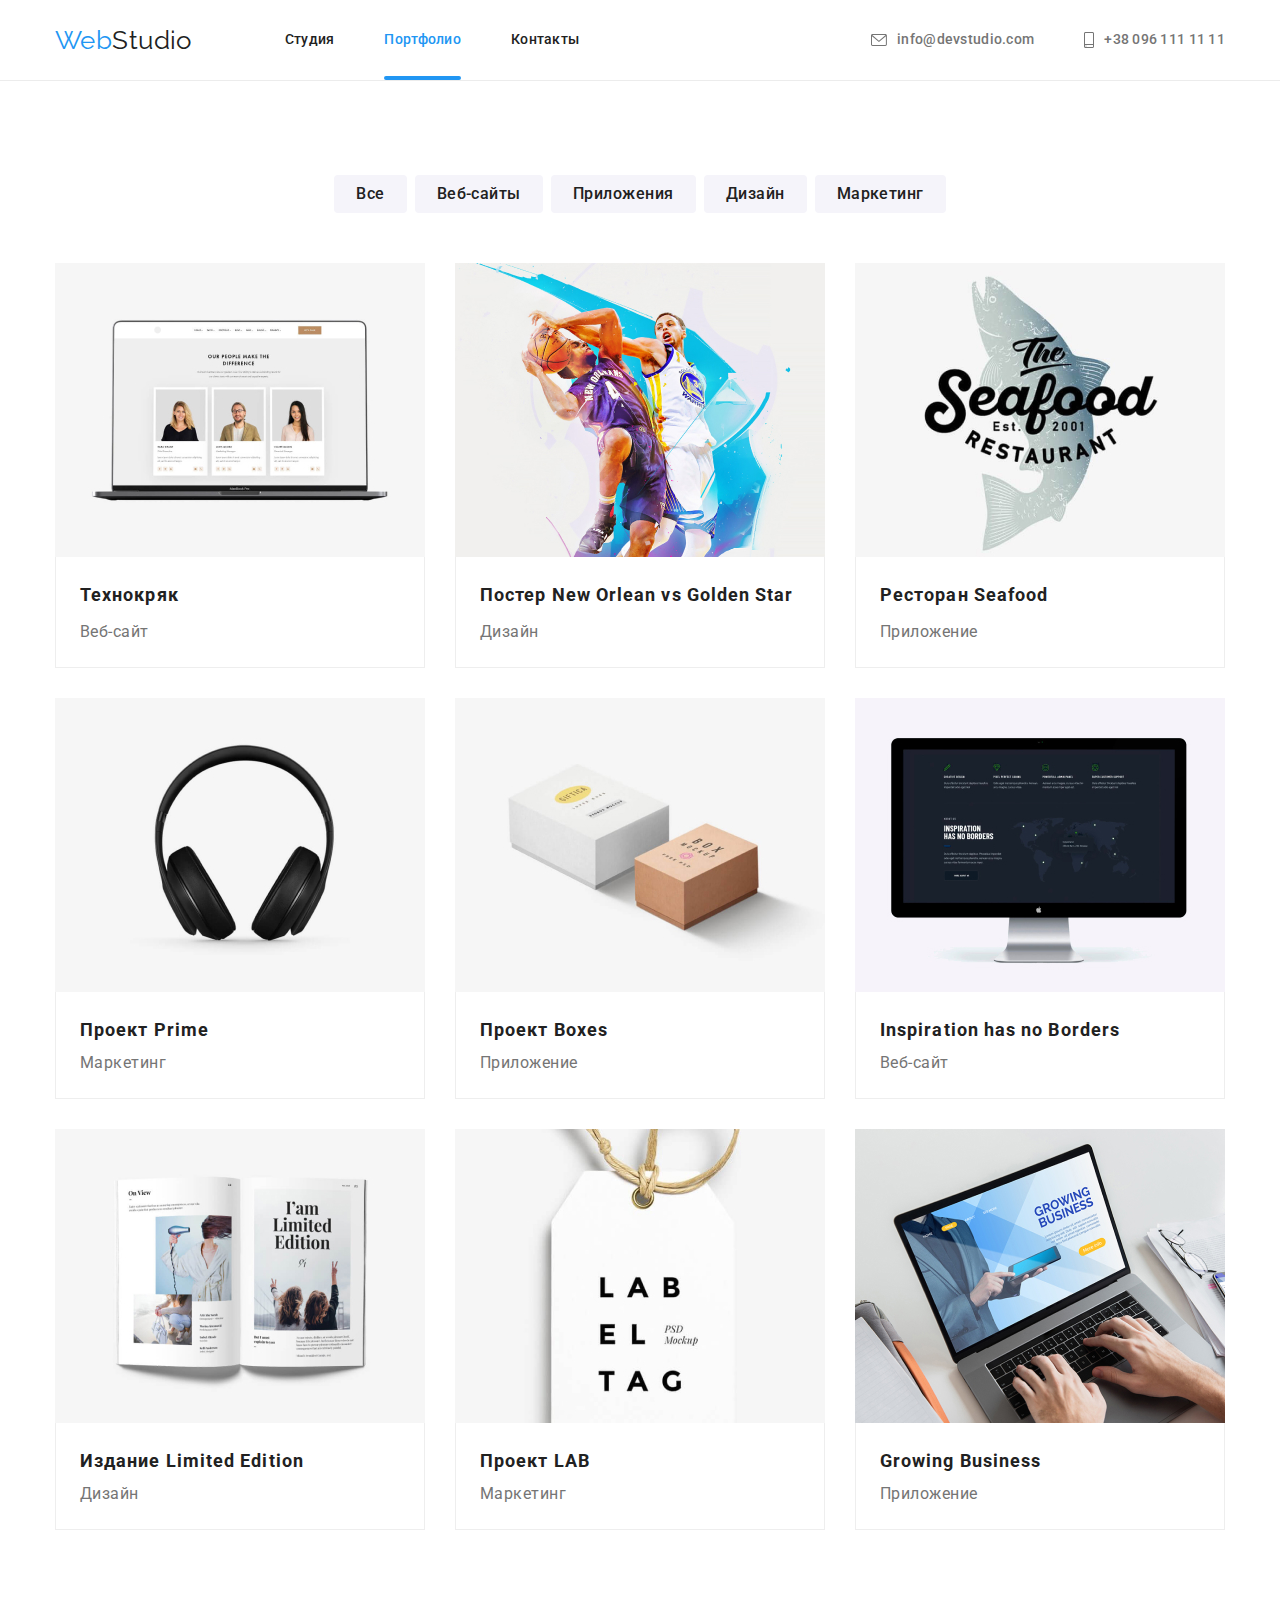
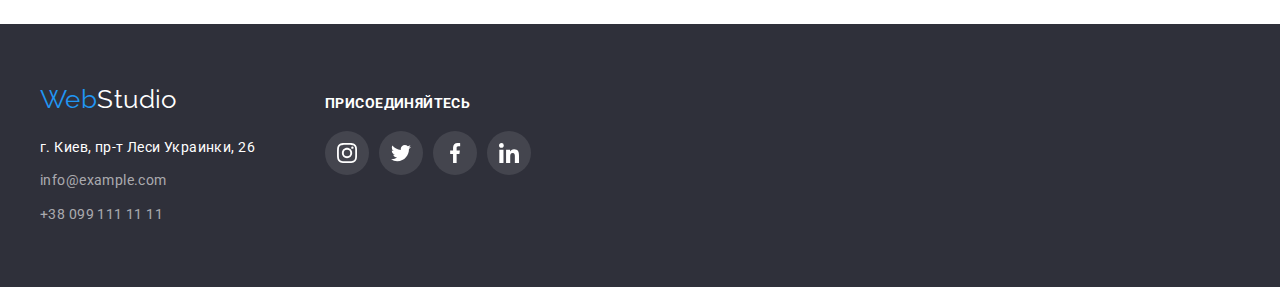
==== portfolio.html @ 5bb82bd1 "Клон" ====
<!DOCTYPE html>
<html lang="ru">

<head>
    <meta charset="UTF-8">
    <meta http-equiv="X-UA-Compatible" content="IE=edge">
    <meta name="viewport" content="width=device-width, initial-scale=1.0">
    <title>WebStudio</title>
    <link rel="preconnect" href="https://fonts.googleapis.com">
    <link rel="preconnect" href="https://fonts.gstatic.com" crossorigin>
    <link href="https://fonts.googleapis.com/css2?family=Raleway:wght@700&family=Roboto:wght@400;500;700;900&display=swap" rel="stylesheet">
    <link rel="stylesheet" href="https://cdnjs.cloudflare.com/ajax/libs/modern-normalize/1.1.0/modern-normalize.min.css">
    <link rel="stylesheet" href="./css/style.css">

</head>

<body>
    <!--Шапка сайта-->
    <header class="header-line">
        <div class="container main-nav">
        <a href=" / " class="logo link"> <span class="first-part-logo">Web</span>Studio</a>
        <nav>
            <ul class="site-nav">
                <li class="item"><a href="./index.html" class="link">Студия</a></li>
                <li class="item"><a href="./portfolio.html" class="link current">Портфолио</a></li>
                <li class="item"><a href="" class="link">Контакты</a></li>
            </ul>
        </nav>
        
        <ul class="auth-nav">
            <li class="item">
                <a href="mailto:info@devstudio.com" class="contact-link link link-icon">
                    <svg class="icon-envelope" width="16" height="12">
                        <use href="./images/sprite.svg#icon-envelope"></use>
                    </svg>
                    <span>info@devstudio.com</span>
                </a>
            </li>
            <li class="item">
                <a href="tel:+380961111111" class="contact-link link link-icon">
                    <svg class="icon-smartphone" width="10" height="16">
                        <use href="./images/sprite.svg#icon-smartphone"></use>
                    </svg>
                    <span>+38 096 111 11 11</span>
                </a>
            </li>
        </ul>
        </div>
    </header>

    <main>
            
            <section class="section-porfolio">

                <h1 class="hidden-title">My portfolio</h1>

                <div class="container">
                    <ul class="flex-button">
                        <li class="flex-button-list"><button type="button" class="button-porfolio">Все</button></li>
                        <li class="flex-button-list"><button type="button" class="button-porfolio">Веб-сайты</button></li>
                        <li class="flex-button-list"><button type="button" class="button-porfolio">Приложения</button></li>
                        <li class="flex-button-list"><button type="button" class="button-porfolio">Дизайн</button></li>
                        <li class="flex-button-list"><button type="button" class="button-porfolio">Маркетинг</button></li>
                    </ul>

                
                
                <ul class="portfolio-list ">
                    <li class="portfolio-item">
                                <a href="" class="portfolio-link">
                            <div class="portfolio-thumb">
                                <img src="./images/notebook.jpg" alt="Ноутбук" width="370" height="294">
                                <div class="portfolio-overlay">
                                <p class="portfolio-actions">Технокряк это современная площадка распространения коронавируса. Компании используют эту платформу для цифрового
                                шпионажа и атак на защищённые сервера конкурентов.</p>
                                </div>
                            </div>
                            
                            <div class="card-content">
                                <h2 class="site-title card-heading">Технокряк</h2>
                                <p class="site-descriptions card-text">Веб-сайт</p>
                            </div>
                                </a>
                    </li>

                    <li class="portfolio-item">
                                <a href="" class="portfolio-link">
                            <div class="portfolio-thumb">
                                <img src="./images/two_basketball_players.jpg" alt="Два баскетболиста" > 
                                <div class="portfolio-overlay">
                                    <p class="portfolio-actions">Технокряк это современная площадка распространения коронавируса. Компании используют эту платформу для цифрового
                                    шпионажа и атак на защищённые сервера конкурентов.</p>
                                </div>
                            </div>
                            <div class="card-content">
                                <h2 class="site-title card-heading">Постер New Orlean vs Golden Star</h2>
                                <p class="site-descriptions card-text">Дизайн</p>
                            </div>
                                </a>
                    </li>

                    <li class="portfolio-item">
                                <a href="" class="portfolio-link">
                            <div class="portfolio-thumb">
                                <img src="./images/restaurant_logo.jpg" alt="Логотип ресторана">
                                <div class="portfolio-overlay">
                                    <p class="portfolio-actions">Технокряк это современная площадка распространения коронавируса. Компании используют эту платформу для цифрового
                                    шпионажа и атак на защищённые сервера конкурентов.</p>
                                </div>
                            </div>
                            <div class="card-content">
                                <h2 class="site-title card-heading">Ресторан Seafood</h2>
                                <p class="site-descriptions card-text">Приложение</p>
                            </div>
                                </a>
                    </li>

                    <li class="portfolio-item">
                                <a href="" class="portfolio-link">
                            <div class="portfolio-thumb">
                                <img src="./images/headphones.jpg" alt="Наушники">
                                <div class="portfolio-overlay">
                                    <p class="portfolio-actions">Технокряк это современная площадка распространения коронавируса. Компании используют эту платформу для цифрового
                                        шпионажа и атак на защищённые сервера конкурентов.</p>
                                </div>
                                </div>
                             <div class="card-content">  
                                <h2 class="site-title">Проект Prime</h2>
                                <p class="site-descriptions">Маркетинг</p>
                            </div>
                                </a>
                    </li>

                    <li class="portfolio-item">
                                <a href="" class="portfolio-link">
                            <div class="portfolio-thumb">
                                <img src="./images/two_boxes.jpg" alt="Две коробки">
                                <div class="portfolio-overlay">
                                    <p class="portfolio-actions">Технокряк это современная площадка распространения коронавируса. Компании используют эту платформу для цифрового
                                        шпионажа и атак на защищённые сервера конкурентов.</p>
                                </div>
                                </div>
                            <div class="card-content">
                                <h2 class="site-title">Проект Boxes</h2>
                                <p class="site-descriptions">Приложение</p>
                            </div>
                                </a>
                    </li>

                    <li class="portfolio-item">
                                <a href="" class="portfolio-link">
                            <div class="portfolio-thumb">
                                <img src="./images/monoblock.jpg" alt="Моноблок">
                                <div class="portfolio-overlay">
                                    <p class="portfolio-actions">Технокряк это современная площадка распространения коронавируса. Компании используют эту платформу для цифрового
                                        шпионажа и атак на защищённые сервера конкурентов.</p>
                                </div>
                                </div>
                            <div class="card-content">
                                <h2 class="site-title">Inspiration has no Borders</h2>
                                <p class="site-descriptions">Веб-сайт</p>
                            </div>
                                </a>
                    </li>

                    <li class="portfolio-item">
                                <a href="" class="portfolio-link">
                            <div class="portfolio-thumb">
                                <img src="./images/book.jpg" alt="Книга">
                                <div class="portfolio-overlay">
                                    <p class="portfolio-actions">Технокряк это современная площадка распространения коронавируса. Компании используют эту платформу для цифрового
                                        шпионажа и атак на защищённые сервера конкурентов.</p>
                                </div>
                                </div>
                            <div class="card-content">
                                <h2 class="site-title">Издание Limited Edition</h2>
                                <p class="site-descriptions">Дизайн</p>
                            </div>
                                </a>
                    </li>

                    <li class="portfolio-item">
                                <a href="" class="portfolio-link">
                            <div class="portfolio-thumb">
                                <img src="./images/label.jpg" alt="Ярлык">
                                <div class="portfolio-overlay">
                                    <p class="portfolio-actions">Технокряк это современная площадка распространения коронавируса. Компании используют эту платформу для цифрового
                                        шпионажа и атак на защищённые сервера конкурентов.</p>
                                </div>
                                </div>
                            <div class="card-content">
                                <h2 class="site-title">Проект LAB</h2>
                                <p class="site-descriptions">Маркетинг</p>
                            </div>
                                </a>
                    </li>
                    
                    <li class="portfolio-item">
                                <a href="" class="portfolio-link">
                            <div class="portfolio-thumb">
                                <img src="./images/man_typing_on_laptop.jpg" alt="Человек печатающий на ноутбуке">
                                <div class="portfolio-overlay">
                                    <p class="portfolio-actions">Технокряк это современная площадка распространения коронавируса. Компании используют эту платформу для цифрового
                                        шпионажа и атак на защищённые сервера конкурентов.</p>
                                </div>
                                </div>
                            <div class="card-content">  
                                <h2 class="site-title">Growing Business</h2>
                                <p class="site-descriptions">Приложение</p>
                            </div>
                                </a>
                    </li>
                </ul>
                </div>
            </section>
            
    </main>

    <!--Футер-->
    <footer class="footer-background">
        <div class="container">
            <div>
                <a href=" / " class="logo link"> <span class="first-part-logo">Web</span><span
                        class="logo-white">Studio</span></a>
                <address>
                    <ul class="footer-list removed-italics mail-footer">
                        <li class="footer-item"><a
                                href="https://www.google.com/maps/place/%D0%B1%D1%83%D0%BB.+%D0%9B%D0%B5%D1%81%D0%B8+%D0%A3%D0%BA%D1%80%D0%B0%D0%B8%D0%BD%D0%BA%D0%B8,+26,+%D0%9A%D0%B8%D0%B5%D0%B2,+02000/@50.4265807,30.5361971,17z/data=!3m1!4b1!4m5!3m4!1s0x40d4cf0e033ecbe9:0x57a4dffefec77da0!8m2!3d50.4265807!4d30.5383858"
                                class="link logo-white ">г. Киев, пр-т Леси Украинки, 26</a></li>
                        <li class="footer-item"><a href="mailto:info@example.com"
                                class="footer-contacts link">info@example.com</a></li>
                        <li class="footer-item"><a href="tel:+380991111111" class="footer-contacts footer-phone link">+38
                                099 111 11 11</a></li>
                    </ul>
                </address>
            </div>
            <div class="social-footer">
                <h3 class="footer-tittle removed-italics">ПРИСОЕДИНЯЙТЕСЬ</h3>
                <ul class="social-list">
                    <li class="social-item-footer">
                        <a href="" class="social-link-footer">
                            <svg height="20" width="20">
                                <use href="./images/sprite.svg#icon-instagram"></use>
                            </svg>
                        </a>
                    </li>
                    <li class="social-item-footer">
                        <a href="" class="social-link-footer">
                            <svg height="20" width="20">
                                <use href="./images/sprite.svg#icon-twitter"></use>
                            </svg>
                        </a>
                    </li>
                    <li class="social-item-footer">
                        <a href="" class="social-link-footer">
                            <svg height="20" width="20">
                                <use href="./images/sprite.svg#icon-facebook"></use>
                            </svg>
                        </a>
                    </li>
                    <li class="social-item-footer">
                        <a href="" class="social-link-footer">
                            <svg height="20" width="20">
                                <use href="./images/sprite.svg#icon-linkedin"></use>
                            </svg>
                        </a>
                    </li>
                </ul>
            </div>
        </div>
    </footer>
</body>

</html>
---- css/style.css ----
:root {
  --primary-text-color: #757575;
  --title-text-color: #212121;
  --accent-color: #2196f3;
  --primary-white-color: #ffffff;
  --button-background-color: #f5f4fa;
  --background-color-hero: #2f303a;
  --header-bottom-line: #ececec;
  --footer-text-contacts: rgba(255, 255, 255, 0.6);
  --color-card: #eeeeee;
  --border-link: #afb1b8;
  --card-set-gap: 30px;
  --padding-section: 94px;
  --main-transition: 250ms cubic-bezier(0.4, 0, 0.2, 1);
}

body {
  background-color: var(--primary-white-color);
  color: var(--primary-text-color);
  font-family: Roboto, sans-serif;
  letter-spacing: 0.03em;
  font-size: 14px;
  line-height: 1.71;
}

img {
  display: block;
  max-width: 100%;
  height: auto;
}

h1,
h2,
h3,
p {
  margin: 0;
}

/* Убрал точки в списке */
ul {
  list-style: none;
  padding: 0;
  margin: 0;
}

a {
  text-decoration: none;
}
/* Container */
.container {
  margin-left: auto;
  margin-right: auto;
  width: 1200px;
  padding: 0 15px;
}

/* Logo */
.link {
  text-decoration: none;
}

.logo {
  color: var(--title-text-color);
  font-family: Raleway, cursive;

  font-size: 26px;
  line-height: 1.19;
}

.first-part-logo {
  color: var(--accent-color);
}

/* Main nav */

.main-nav {
  display: flex;
  align-items: center;
  height: 80px;
}

.header-line {
  border-bottom: 1px solid var(--header-bottom-line);
}
/* Site nav */

.site-nav {
  display: flex;
  margin: 32px 0 32px 93px;
}

.site-nav .item + .item {
  margin-left: 50px;
}

.site-nav .link {
  position: relative;
  display: inline-block;
  padding-top: 32px;
  padding-bottom: 32px;
  color: var(--title-text-color);

  font-weight: 500;
  font-size: 14px;
  line-height: 1.14;
  letter-spacing: 0.02em;
  transition: color var(--main-transition);
}
.site-nav .link:hover,
.site-nav .link:focus {
  color: var(--accent-color);
}

.site-nav .link.current {
  color: var(--accent-color);
}

.link.current::after {
  content: "";
  position: absolute;
  width: 100%;
  height: 4px;
  border: solid 2px var(--accent-color);
  border-radius: 2px;
  bottom: 0px;
  left: 0;
}

/* Auth nav */
.auth-nav {
  display: flex;
  margin-left: auto;
}

.icon-envelope {
  margin-right: 10px;
}

.link-icon {
  fill: var(--primary-text-color);
  display: flex;
  align-items: center;
}

.link-icon:hover .icon-envelope {
  fill: var(--accent-color);
}

.icon-smartphone {
  margin-right: 10px;
}

.link-icon:hover .icon-smartphone {
  fill: var(--accent-color);
}

.auth-nav .item + .item {
  margin-left: 50px;
}

.auth-nav .contact-link {
  color: var(--primary-text-color);
  font-weight: 500;
  font-size: 14px;
  line-height: 1.14;
  letter-spacing: 0.02em;
  transition: color var(--main-transition);
}
.auth-nav .contact-link:hover,
.auth-nav .contact-link:focus {
  color: var(--accent-color);
}

/* Hero */

.hero {
  text-align: center;
  background-color: var(--background-color-hero);
  padding: 200px 0;

  max-width: 1600px;
  min-height: 600px;
  margin-left: auto;
  margin-right: auto;
  background-image: linear-gradient(
      to right,
      rgba(47, 48, 58, 0.4),
      rgba(47, 48, 58, 0.4)
    ),
    url(../images/hero-background.jpg);
  background-repeat: no-repeat;
  background-position: center;
  background-size: cover;
}

.hero-title {
  width: 696px;
  margin: 0 auto 40px;

  color: var(--primary-white-color);

  font-weight: 900;
  font-size: 44px;
  line-height: 1.36;
  letter-spacing: 0.06em;
  text-transform: uppercase;
}

/* Button */

.primary-button {
  border-radius: 4px;
  padding: 10px 32px;
  min-width: 200px;
  border: none;

  color: var(--primary-white-color);
  background-color: var(--accent-color);
  cursor: pointer;

  font-family: inherit;
  font-weight: 700;
  font-size: 16px;
  line-height: 1.88;

  letter-spacing: 0.06em;
}

/* Section */

.section {
  padding: var(--padding-section) 0;
}

.section.no-padding {
  padding: 0 0 var(--padding-section);
}

.section-title {
  margin-top: 0;
  margin-bottom: 0;
  color: var(--title-text-color);

  font-weight: 700;
  font-size: 36px;
  line-height: 1.17;
  text-align: center;
}

.team-background {
  background-color: var(--button-background-color);
}

.team-list .padding-card {
  padding: 30px 0;
}

.section-people {
  color: var(--title-text-color);
  margin-bottom: 10px;
  font-weight: 500;
  font-size: 16px;
  line-height: 1.19;
  text-align: center;
}
.section-profession {
  margin-bottom: 16px;
  font-size: 16px;
  line-height: 1.19;
  text-align: center;
}

/* Features */

.image-style {
  padding: 25px 0px;
  justify-content: center;
  display: flex;
  margin-bottom: 30px;
  background-color: var(--button-background-color);
  border-radius: 4px;
}

.hidden-title {
  visibility: hidden;
  font-size: 0;
}

.features-list {
  display: flex;
  justify-content: space-between;
}

.features-list .item {
  width: 270px;
}

.features-list .title {
  margin-bottom: 10px;
  color: var(--title-text-color);

  font-weight: 700;
  font-size: 14px;
  line-height: 1.14;
}

/* Work */

.work-list {
  display: flex;
  margin-top: 50px;
  justify-content: space-between;
}

.work-thumb {
  position: relative;
  display: block;
}

.work-overlay {
  position: absolute;
  width: 370px;
  height: 70px;
  bottom: 0;
  left: 0;
  color: var(--primary-white-color);
  padding: 27px 0;
  line-height: 1.14em;
  text-align: center;
  background: rgba(47, 48, 58, 0.8);
  font-style: 14px;
  font-weight: 700;
}

/* Team */

.team-list {
  display: flex;
  margin-top: 50px;
  justify-content: space-between;
}

.team-list .item {
  border-radius: 0px 0px 4px 4px;
  background: var(--primary-white-color);
  box-shadow: 0px 1px 3px rgba(0, 0, 0, 0.12), 0px 1px 1px rgba(0, 0, 0, 0.14),
    0px 2px 1px rgba(0, 0, 0, 0.2);
}

/* Social links team */

.social-list {
  display: flex;
  justify-content: center;
}

.social-link {
  display: flex;
  justify-content: center;
  align-items: center;
  width: 44px;
  height: 44px;
  border-radius: 50%;
  fill: var(--border-link);
  transition: background-color var(--main-transition),
    fill var(--main-transition);
}

.social-link:hover {
  fill: var(--primary-white-color);
  background-color: var(--accent-color);
}

.social-list .social-item + .social-item {
  margin-left: 10px;
}

/* Clients */

.title-margin {
  margin-bottom: 50px;
}

.client-list {
  display: flex;
}

.link-client {
  display: block;
  width: 170px;
  height: 92px;
  padding: 16px 32px;
  align-items: center;
  justify-content: center;
  border-radius: 4px;
  border: 1px solid var(--border-link);
  fill: var(--border-link);
  transition: fill var(--main-transition);
}

.link-client:hover {
  fill: var(--accent-color);
  border: solid 1px var(--accent-color);
}

.client-list .client-item + .client-item {
  margin-left: 30px;
}

/* Footer */

.footer-background {
  background-color: var(--background-color-hero);
}

.footer-background .container {
  display: flex;
  align-items: baseline;
  padding: 60px 0;
}

.logo-white {
  color: var(--primary-white-color);
}

/* Footer nav */

.mail-footer {
  margin-top: 20px;
}

.footer-list .footer-item + .footer-item {
  padding-top: 10px;
}

.footer-background {
  background-color: var(--background-color-hero);
}

.footer-contacts {
  font-weight: 400;
  font-size: 14px;
  line-height: 1.71;
  letter-spacing: 0.03em;
  color: var(--footer-text-contacts);
  transition: color var(--main-transition);
}

.footer-list .footer-contacts:hover,
.footer-list .footer-contacts:focus {
  color: var(--accent-color);
}

.removed-italics {
  font-style: normal;
}

/* Social footer */

.social-footer {
  width: 206px;
  height: 80px;
  margin-left: 70px;
}

.footer-tittle {
  font-size: 14px;
  line-height: 16px;
  margin-bottom: 20px;
  color: var(--primary-white-color);
}

.social-item-footer {
  display: flex;
}

.social-list .social-item-footer + .social-item-footer {
  margin-left: 10px;
}

.social-link-footer {
  display: inline-flex;
  fill: var(--primary-white-color);
  width: 44px;
  height: 44px;
  border-radius: 50%;
  justify-content: center;
  align-items: center;
  cursor: pointer;
  background-color: rgba(255, 255, 255, 0.1);
}

.social-link-footer:hover {
  background-color: var(--accent-color);
  transition: background-color var(--main-transition),
    border-radius var(--main-transition);
}

/* Modal window */

.backdrop {
  position: fixed;
  top: 0;
  left: 0;
  width: 100%;
  height: 100%;
  background-color: rgba(0, 0, 0, 0.2);
  opacity: 1;
  transition: transform var(--main-transition), opacity var(--main-transition);
}

.backdrop.is-hidden {
  opacity: 0;
  pointer-events: none;
  transform: scale(1.1);
}

.backdrop.is-hidden .modal {
  transform: translate(-50%, -50%) scale(1.1);
}

.modal {
  position: absolute;
  top: 50%;
  left: 50%;

  transform: translate(-50%, -50%) scale(1);
  transition: tranform var(--main-transition);

  min-height: 581px;
  min-width: 528px;

  background-color: var(--primary-white-color);
  box-shadow: 0px 1px 3px rgba(0, 0, 0, 0.12), 0px 1px 1px rgba(0, 0, 0, 0.14),
    0px 2px 1px rgba(0, 0, 0, 0.2);
  border-radius: 4px;
}

.icon-box {
  position: absolute;
  bottom: 93%;
  left: 93%;
  display: flex;
  align-items: center;
  justify-content: center;
  padding: 6px;
  width: 30px;
  height: 30px;
  background-color: var(--primary-white-color);
  border: 1px solid rgba(0, 0, 0, 0.1);
  border-radius: 50%;
  cursor: pointer;
}

.icon-close {
  width: 18px;
  height: 18px;
}

/* portfolio */

.flex-button {
  display: flex;
  justify-content: center;
  padding-bottom: 50px;
}

.flex-button .flex-button-list + .flex-button-list {
  margin-left: 8px;
}

.button-porfolio {
  border-radius: 4px;
  padding: 6px 22px;

  color: var(--title-text-color);
  background-color: var(--button-background-color);

  border: 0px;

  font-weight: 500;
  font-size: 16px;
  line-height: 1.62;
  text-align: center;
  letter-spacing: 0.03em;
  font-family: inherit;
  cursor: pointer;
  transition: color var(--main-transition),
    background-color var(--main-transition), box-shadow var(--main-transition);
}

.button-porfolio:focus,
.button-porfolio:hover {
  color: var(--primary-white-color);
  background-color: var(--accent-color);
  box-shadow: 0px 3px 1px rgba(0, 0, 0, 0.1), 0px 1px 2px rgba(0, 0, 0, 0.08),
    0px 2px 2px rgba(0, 0, 0, 0.12);
}

.section-porfolio {
  padding-top: var(--padding-section);
  padding-bottom: var(--padding-section);
}

.site-title {
  font-weight: 700;
  font-size: 18px;
  line-height: 2;
  letter-spacing: 0.06em;
  color: var(--title-text-color);
  margin-bottom: 0px;
}

.site-descriptions {
  font-size: 16px;
  line-height: 1.87;
  letter-spacing: 0.03em;
  color: var(--primary-text-color);
}

/* Card set */
.portfolio-list {
  display: flex;
  flex-wrap: wrap;

  margin-top: calc(-1 * var(--card-set-gap));
  margin-left: calc(-1 * var(--card-set-gap));
}

.portfolio-item {
  flex-basis: calc(100% / 3 - var(--card-set-gap));

  margin-left: var(--card-set-gap);
  margin-top: var(--card-set-gap);
}

.portfolio-item:focus,
.portfolio-item:hover {
  box-shadow: 0px 1px 1px rgba(0, 0, 0, 0.12), 0px 4px 4px rgba(0, 0, 0, 0.06),
    1px 4px 6px rgba(0, 0, 0, 0.16);
}

.portfolio-link {
  display: block;
}

.portfolio-thumb {
  position: relative;
  overflow: hidden;
}

.portfolio-overlay {
  position: absolute;
  top: 0;
  left: 0;
  width: 100%;
  height: 100%;
  background-color: rgba(33, 150, 243, 0.9);
  transform: translateY(100%);
  transition: transform var(--main-transition), opacity var(--main-transition);
}

.portfolio-actions {
  position: absolute;
  width: 100%;
  height: 100%;
  top: 50%;
  left: 50%;
  transform: translate(-50%, -50%);
  margin: 0;
  padding: 63px 24px;
  font-weight: 400;
  font-size: 18px;
  line-height: 1.56;
  letter-spacing: 0.03em;
  color: var(--primary-white-color);
  opacity: 0;
  transition: opacity var(--main-transition) 250ms;
}

.portfolio-link:hover .portfolio-overlay,
.portfolio-link:focus .portfolio-overlay {
  transform: translateY(0);
}

.portfolio-link:hover .portfolio-actions,
.portfolio-link:focus .portfolio-actions {
  opacity: 1;
}

/* Card */

.card-content {
  padding: 20px 24px;
}

.card-text {
  margin-top: 4px;
}

.card-content {
  border-bottom: 1px solid var(--color-card);
  border-right: 1px solid var(--color-card);
  border-left: 1px solid var(--color-card);
}
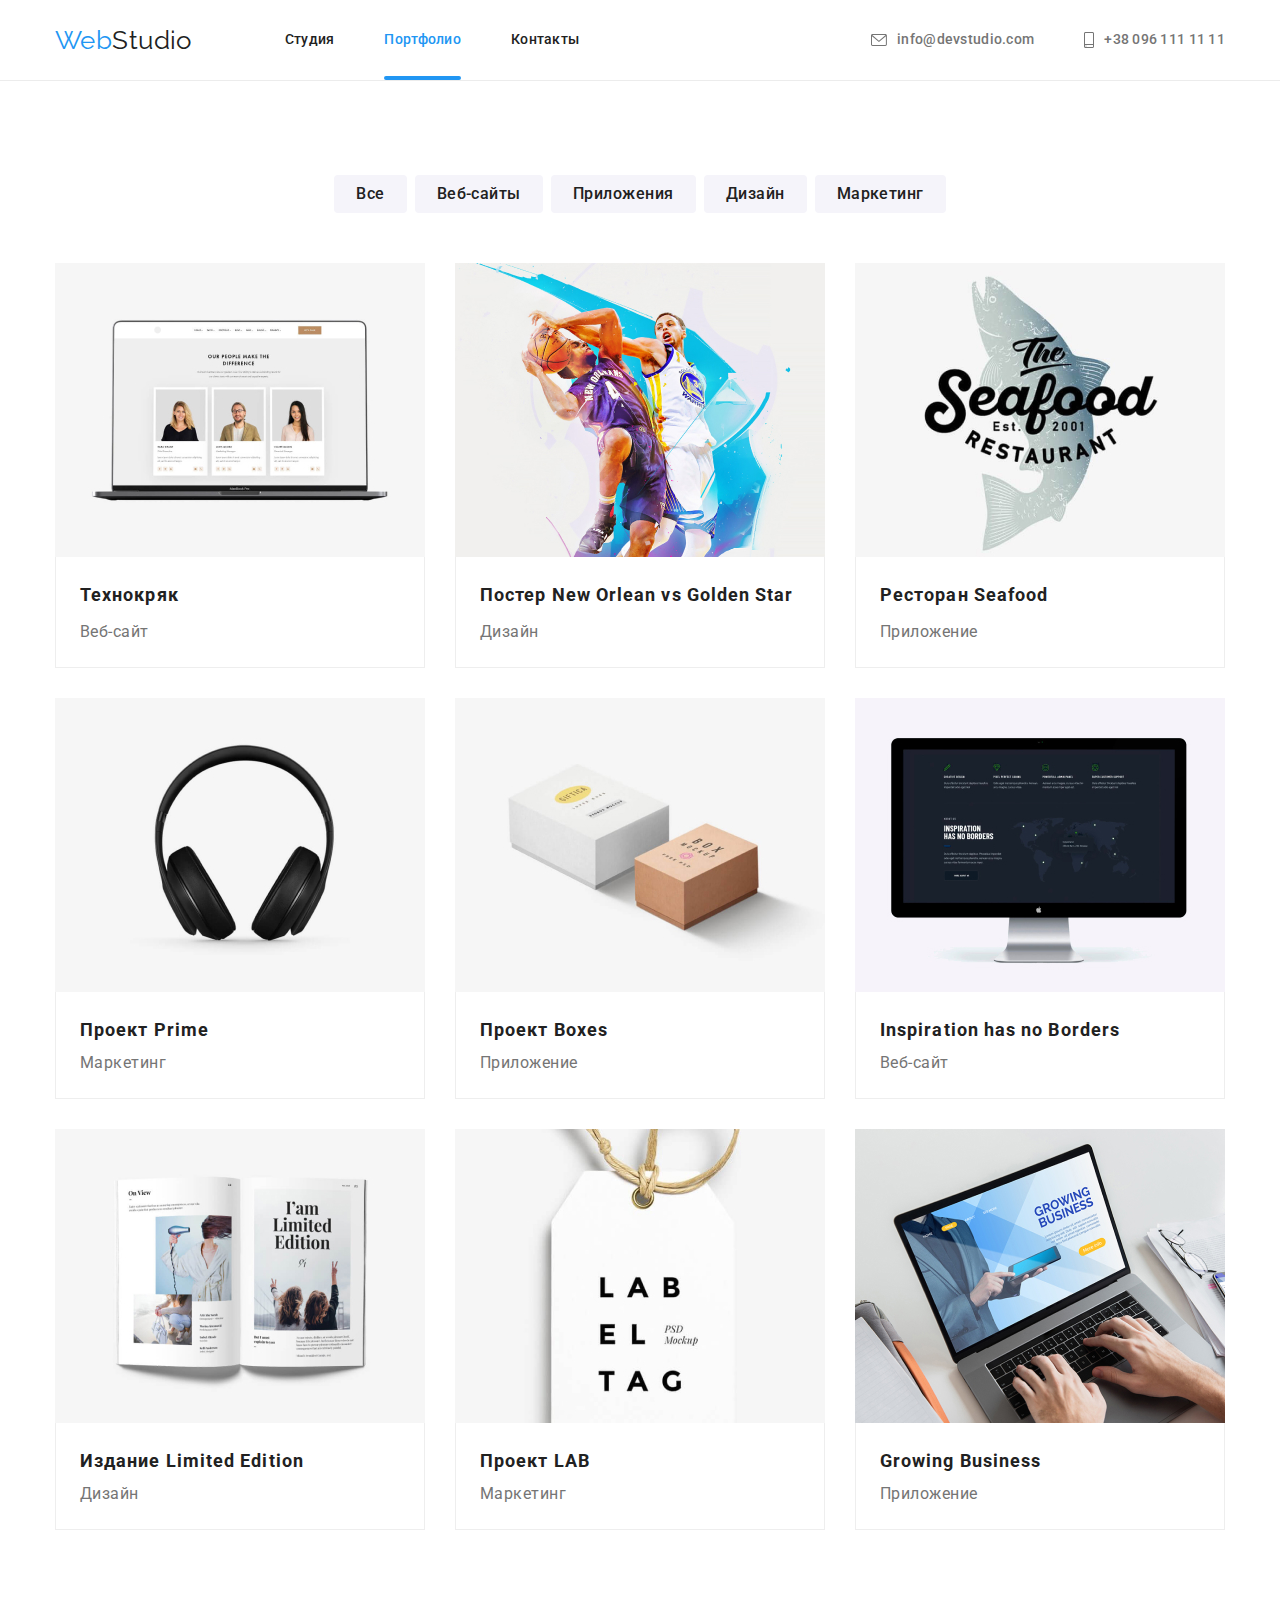
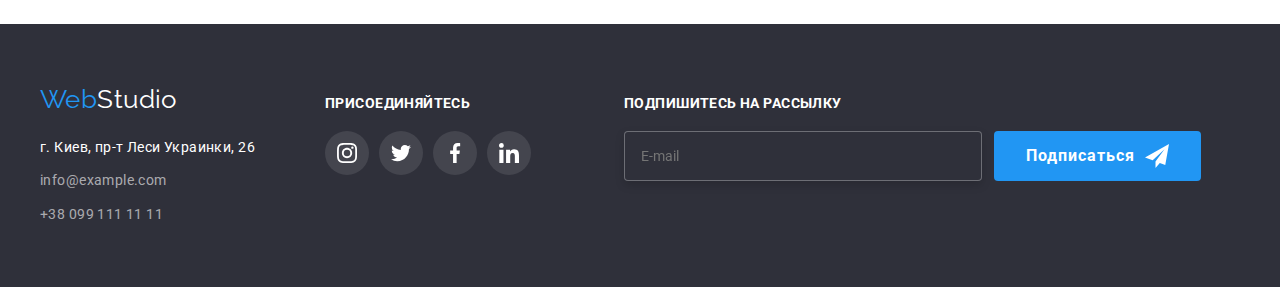
==== commit 51dae0bb: "Делает Дз" ====
--- a/portfolio.html
+++ b/portfolio.html
@@ -267,6 +267,22 @@
                     </li>
                 </ul>
             </div>
+
+            <div class="mailing-footer">
+                <h3 class="footer-tittle removed-italics">ПОДПИШИТЕСЬ НА РАССЫЛКУ</h3>
+                <ul class="mailing-flex">
+                    <li>
+                        <input type="mail" class="input-mailing" placeholder="E-mail">
+                    </li>
+                    <li class="button-mailing">
+                        <button type="submit" class="primary-button mailing-flex">Подписаться
+                            <svg height="24" width="24" class="mailing-icon">
+                                <use href="./images/sprite.svg#icon-send"></use>
+                            </svg>
+                        </button>
+                    </li>
+                </ul>
+            </div>
         </div>
     </footer>
 </body>
--- a/css/style.css
+++ b/css/style.css
@@ -6,9 +6,13 @@
   --button-background-color: #f5f4fa;
   --background-color-hero: #2f303a;
   --header-bottom-line: #ececec;
-  --footer-text-contacts: rgba(255, 255, 255, 0.6);
   --color-card: #eeeeee;
   --border-link: #afb1b8;
+  --icon-close: #000000;
+  --submit-button-shadow: rgba(0, 0, 0, 0.15);
+  --footer-text-contacts: rgba(255, 255, 255, 0.6);
+  --placeholder: rgba(117, 117, 117, 0.5);
+  --form-border: rgba(33, 33, 33, 0.2);
   --card-set-gap: 30px;
   --padding-section: 94px;
   --main-transition: 250ms cubic-bezier(0.4, 0, 0.2, 1);
@@ -46,6 +50,11 @@
 a {
   text-decoration: none;
 }
+
+textarea {
+  resize: none;
+}
+
 /* Container */
 .container {
   margin-left: auto;
@@ -496,6 +505,39 @@
     border-radius var(--main-transition);
 }
 
+/* Mailing footer */
+
+.mailing-footer {
+  width: 570px;
+  height: 86px;
+  margin-left: 93px;
+}
+
+.mailing-flex {
+  display: flex;
+  align-items: center;
+}
+
+.button-mailing {
+  margin-left: 12px;
+}
+
+.mailing-icon {
+  margin-left: 10px;
+}
+
+.input-mailing {
+  width: 358px;
+  height: 50px;
+  padding: 15px 295px 15px 16px;
+  border: 1px solid rgba(255, 255, 255, 0.3);
+  box-sizing: border-box;
+  filter: drop-shadow(0px 4px 4px rgba(0, 0, 0, 0.15));
+  border-radius: 4px;
+  background-color: var(--background-color-hero);
+  color: var(--footer-text-contacts);
+}
+
 /* Modal window */
 
 .backdrop {
@@ -555,8 +597,155 @@
 .icon-close {
   width: 18px;
   height: 18px;
-}
-
+  fill: var(--icon-close);
+  transition: fill var(--main-transition);
+}
+
+.icon-close:hover,
+.icon-close:focus {
+  fill: var(--accent-color);
+}
+
+.tittle {
+  color: var(--title-text-color);
+  font-size: 20px;
+  line-height: 1.15;
+  text-align: center;
+  margin: 40px 40px 12px 40px;
+}
+
+.form-field {
+  display: flex;
+  flex-direction: column;
+}
+
+.inputs .item {
+  position: relative;
+  margin-bottom: 10px;
+}
+
+.item .input:focus {
+  border-color: var(--accent-color);
+  outline: none;
+}
+
+.form-field:focus-within > .icon-modal {
+  fill: var(--accent-color);
+  transition: fill var(--main-transition);
+}
+.inputs {
+  margin: 12px 40px 20px 40px;
+  width: 448px;
+  height: 342px;
+}
+
+.icon-modal {
+  position: absolute;
+  top: 50%;
+  left: 12px;
+  transform: translateY(12%);
+  fill: var(--title-text-color);
+}
+
+.input {
+  width: 448px;
+  height: 40px;
+
+  padding-left: 42px;
+  border: 1px solid var(--form-border);
+  border-radius: 4px;
+}
+
+.comment-margin {
+  margin-bottom: 20px;
+}
+
+.comment {
+  width: 448px;
+  height: 120px;
+
+  padding: 12px 16px;
+  border: 1px solid var(--form-border);
+  border-radius: 4px;
+}
+
+.comment:focus {
+  border-color: var(--accent-color);
+  outline: none;
+}
+
+.policy {
+  text-align: center;
+  margin-bottom: 30px;
+}
+
+.policy-link {
+  color: var(--accent-color);
+  text-decoration: underline;
+}
+
+.border-icon {
+  display: inline-block;
+  width: 16px;
+  height: 15px;
+  margin-right: 7px;
+
+  transition: background-color var(--main-transition);
+  border: 2px solid var(--title-text-color);
+  border-radius: 2px;
+}
+
+.checkbox {
+  position: absolute;
+  width: 1px;
+  height: 1px;
+  margin: -1px;
+  border: 0px;
+  padding: 0px;
+  clip: rect(0 0 0 0);
+  overflow: hidden;
+}
+
+.label {
+  display: flex;
+  align-items: center;
+  justify-content: center;
+}
+
+.checkbox:checked + .border-icon {
+  border-color: var(--accent-color);
+  background-color: var(--accent-color);
+  background-image: url("../images/check.svg");
+  background-size: contain;
+  background-origin: border-box;
+}
+
+.submit-button {
+  border-radius: 4px;
+  padding: 10px 55px;
+  min-width: 200px;
+  border: none;
+
+  color: var(--primary-white-color);
+  background-color: var(--accent-color);
+  box-shadow: 0px 4px 4px var(--submit-button-shadow);
+  cursor: pointer;
+
+  font-family: inherit;
+  font-weight: 700;
+  font-size: 16px;
+  line-height: 1.88;
+
+  letter-spacing: 0.06em;
+}
+
+.modal-button {
+  text-align: center;
+}
+
+.form-field textarea::placeholder {
+  color: var(--placeholder);
+}
 /* portfolio */
 
 .flex-button {
